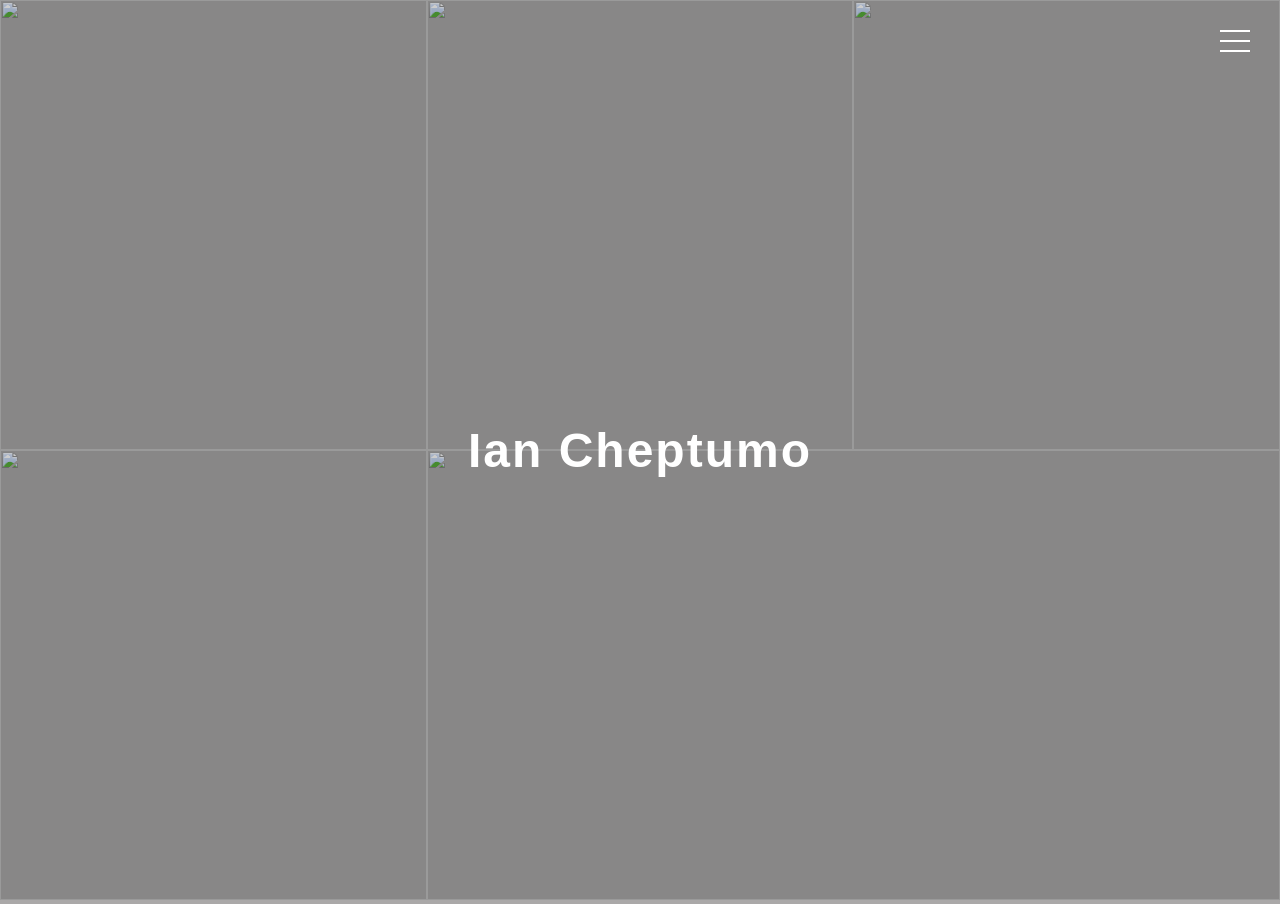
==== index.html @ 9515fe89 "Round 2" ====
<!DOCTYPE html>
<html lang="en">
<head>
  <meta charset="UTF-8">
  <title>Cheptumo Photography</title>
  <link rel="stylesheet" href="style.css">
</head>
<body>

  <!-- Menu Icon -->
  <div class="menu-icon" onclick="toggleMenu(this)">
  <span></span>
  <span></span>
  <span></span>
  </div>

<!-- Fullscreen Menu -->
<div class="fullscreen-menu" id="menu">

  <div class="menu-content">
  <a href="index.html">Home</a>
  <a href="portfolio.html">Portfolio</a>
  <a href="about.html">About</a>
  <a href="contact.html">Contact</a>
</div>


</div>


  <!-- Hero Section -->
  <section class="hero-grid">

  <div class="grid-item"><img src="images/photo1.jpg" alt=""></div>
  <div class="grid-item"><img src="images/photo2.jpg" alt=""></div>
  <div class="grid-item"><img src="images/photo3.jpg" alt=""></div>
  <div class="grid-item"><img src="images/photo4.jpg" alt=""></div>
  <div class="grid-item large"><img src="images/photo5.jpg" alt=""></div>

  <!-- Text on top -->
  <div class="hero-text">
    <h1>Ian Cheptumo</h1>
  </div>

</section>

<script src="script.js"></script>

</body>
</html>
---- style.css ----
body {
  margin: 0;
  padding: 0;
  font-family: 'Segoe UI', sans-serif;
  box-sizing: border-box;
  background: #aaa8a8; /* fallback dark base */
  color: rgb(247, 244, 244);
}

/* MENU ICON */
.menu-icon {
  position: fixed;
  top: 30px;
  right: 30px; /* moved to RIGHT */
  width: 30px;
  height: 22px;
  display: flex;
  flex-direction: column;
  justify-content: space-between;
  cursor: pointer;
  z-index: 9999;
}

.menu-icon span {
  display: block;
  height: 2px;
  width: 100%;
  background: white;
  transition: transform 0.3s ease, opacity 0.3s ease;
}

/* When active → dark icon */
.menu-icon.active span {
  background: black;
}

.menu-icon.active span:nth-child(1) {
  transform: translateY(10px) rotate(45deg);
}

.menu-icon.active span:nth-child(2) {
  opacity: 0;
}

.menu-icon.active span:nth-child(3) {
  transform: translateY(-10px) rotate(-45deg);
}

/* FULLSCREEN MENU */
.fullscreen-menu {
  position: fixed;
  top: 0;
  right: 0;
  transform: translate(100%, -100%);
  width: 100%;
  height: 100vh;
  backdrop-filter: blur(8px);
  background: rgba(255, 255, 255, 0.9);
  display: flex;
  align-items: center;
  justify-content: center;
  transition: all 0.5s ease;
  z-index: 9998;
}

/* When active */
.fullscreen-menu.active {
  right: 0;
  transform: translate(0, 0);
}

/* When menu is active */
.fullscreen-menu.active .menu-content a {
  opacity: 1;
  transform: translateY(0);
}
/* Menu links */
.menu-content {
  text-align: center;
}

.menu-content a {
  display: block;
  font-size: 32px;
  color: black;
  text-decoration: none;
  margin: 20px 0;
  opacity: 0;
  transform: translateY(-20px);
  transition: all 0.5s ease;
}

/* Hover effect */
.menu-content a:hover {
  color: #888;
}

/* Delay each link */
.fullscreen-menu.active .menu-content a:nth-child(1) {
  transition-delay: 0.1s;
}
.fullscreen-menu.active .menu-content a:nth-child(2) {
  transition-delay: 0.2s;
}
.fullscreen-menu.active .menu-content a:nth-child(3) {
  transition-delay: 0.3s;
}
.fullscreen-menu.active .menu-content a:nth-child(4) {
  transition-delay: 0.4s;
}

/* HERO SECTION */
/* GRID HERO */
.hero-grid {
  display: grid;
  grid-template-columns: repeat(3, 1fr);
  grid-auto-rows: 50vh;
  height: 100vh;
  position: relative;
  z-index: 0;
}

/* Images */
.grid-item img {
  width: 100%;
  height: 100%;
  object-fit: cover;
}

/* Make one image larger */
.large {
  grid-column: span 2;
}

/* Overlay effect (optional subtle dark layer) */
.hero-grid::after {
  pointer-events: none;
  content: "";
  position: absolute;
  width: 100%;
  height: 100%;
  background: rgba(0,0,0,0.2);
  z-index: 1;
}

/* TEXT ON TOP */
.hero-text {
  position: absolute;
  top: 50%;
  left: 50%;
  transform: translate(-50%, -50%);
  color: white;
  text-align: center;
  z-index: 2;
}

.hero-text h1 {
  font-size: 48px;
  letter-spacing: 2px;
}

.hero-text p {
  font-size: 18px;
  color: #ddd;
}

/* Optional overlay (for readability) */
.overlay {
  position: absolute;
  width: 100%;
  height: 100%;
  background: rgba(0,0,0,0.2);
}
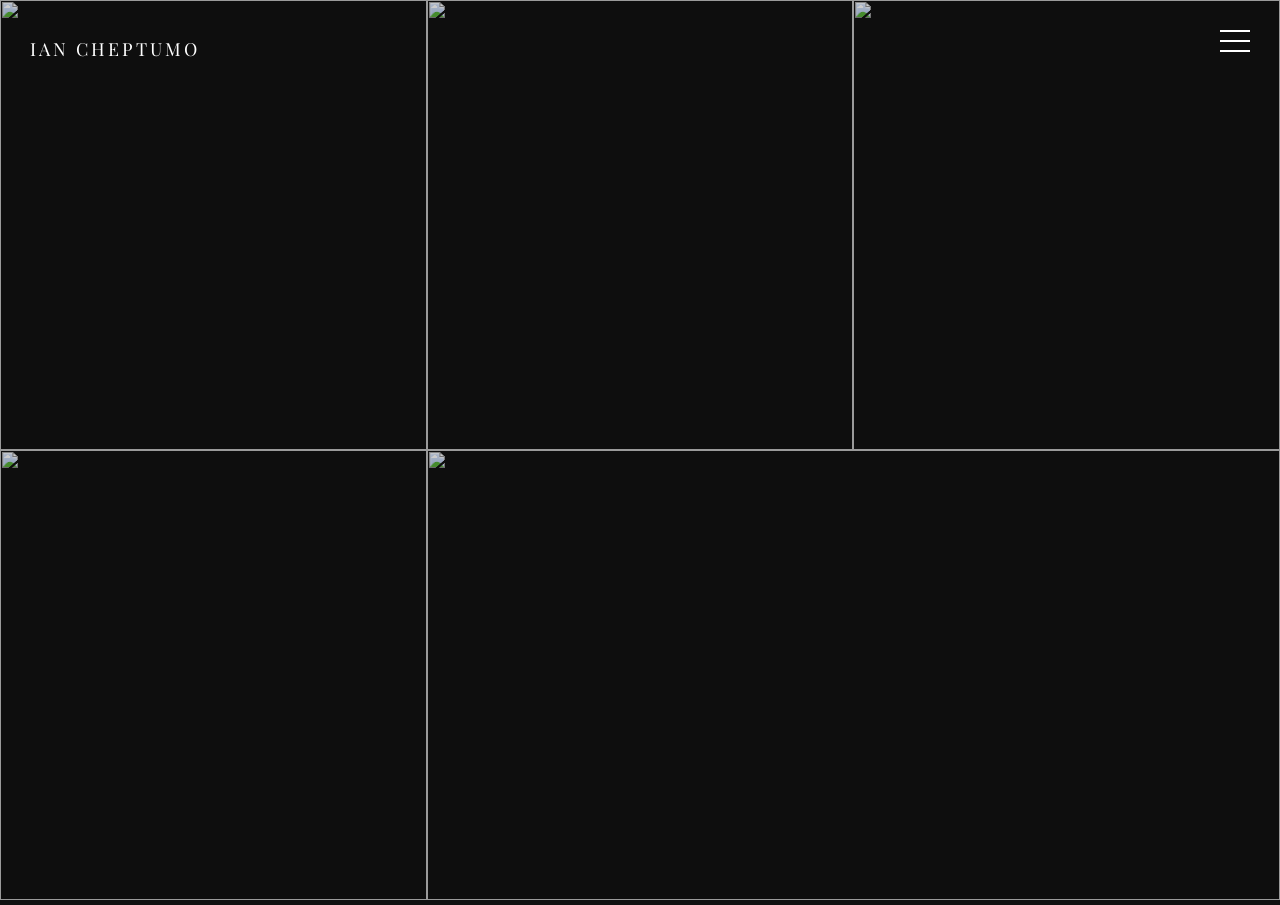
==== commit 4320e81e: "Dawn" ====
--- a/index.html
+++ b/index.html
@@ -4,8 +4,15 @@
   <meta charset="UTF-8">
   <title>Cheptumo Photography</title>
   <link rel="stylesheet" href="style.css">
+  <link href="https://fonts.googleapis.com/css2?family=Manrope:wght@300;400;500;600&family=Playfair+Display:wght@400;500&display=swap" rel="stylesheet">
 </head>
 <body>
+
+  <header class="site-header">
+  <h1 class="site-title">
+  <a href="index.html">Ian Cheptumo</a>
+  </h1>
+</header>
 
   <!-- Menu Icon -->
   <div class="menu-icon" onclick="toggleMenu(this)">
@@ -37,11 +44,6 @@
   <div class="grid-item"><img src="images/photo4.jpg" alt=""></div>
   <div class="grid-item large"><img src="images/photo5.jpg" alt=""></div>
 
-  <!-- Text on top -->
-  <div class="hero-text">
-    <h1>Ian Cheptumo</h1>
-  </div>
-
 </section>
 
 <script src="script.js"></script>
--- a/style.css
+++ b/style.css
@@ -1,12 +1,40 @@
+
+/* HEADER */
+.site-header {
+  position: fixed;
+  top: 25px;
+  left: 30px;
+  z-index: 9999;
+}
+
+/* TITLE */
+.site-title {
+  font-family: 'Playfair Display', serif;
+  font-size: 18px;
+  font-weight: 400;
+  letter-spacing: 3px;
+  text-transform: uppercase;
+  color: white;
+}
+
+.site-title a {
+  text-decoration: none;
+  color: inherit; /* keeps original color */
+}
+
+.site-title a:hover {
+  opacity: 0.7;
+}
 
 body {
   margin: 0;
   padding: 0;
-  font-family: 'Segoe UI', sans-serif;
   box-sizing: border-box;
-  background: #aaa8a8; /* fallback dark base */
-  color: rgb(247, 244, 244);
-}
+  font-family: 'Manrope', sans-serif;
+  background: #111;
+  color: white;
+}
+
 
 /* MENU ICON */
 .menu-icon {
@@ -47,6 +75,10 @@
   transform: translateY(-10px) rotate(-45deg);
 }
 
+.site-title.dark {
+  color: black;
+}
+
 /* FULLSCREEN MENU */
 .fullscreen-menu {
   position: fixed;
@@ -173,3 +205,82 @@
   background: rgba(0,0,0,0.2);
 }
 
+
+/* PORTFOLIO SECTION */
+.portfolio {
+  padding: 120px 60px;
+  background: #111;
+}
+
+/* Title */
+.portfolio-title {
+  text-align: center;
+  margin-bottom: 60px;
+  font-size: 24px;
+  font-weight: 400;
+  letter-spacing: 2px;
+}
+
+/* GALLERY GRID */
+.gallery {
+  column-count: 3;
+  column-gap: 20px;
+}
+
+/* Images */
+.gallery-item {
+  margin-bottom: 20px;
+  overflow: hidden;
+}
+
+.gallery-item img {
+  width: 100%;
+  display: block;
+  transition: transform 0.5s ease, opacity 0.5s ease;
+}
+
+/* Hover effect */
+.gallery-item:hover img {
+  transform: scale(1.03);
+  opacity: 0.9;
+}
+
+@media (max-width: 900px) {
+  .gallery {
+    column-count: 2;
+  }
+}
+
+@media (max-width: 600px) {
+  .gallery {
+    column-count: 1;
+  }
+}
+
+/* LIGHTBOX */
+.lightbox {
+  position: fixed;
+  top: 0;
+  left: 0;
+  width: 100%;
+  height: 100%;
+  background: rgba(0,0,0,0.95);
+  display: none;
+
+  align-items: center;
+  justify-content: center;
+  z-index: 9999;
+}
+
+.lightbox img {
+  max-width: 90%;
+  max-height: 90%;
+  transform: scale(0.9);
+  transition: 0.3s ease;
+}
+
+.lightbox.show img {
+  transform: scale(1);
+}
+
+
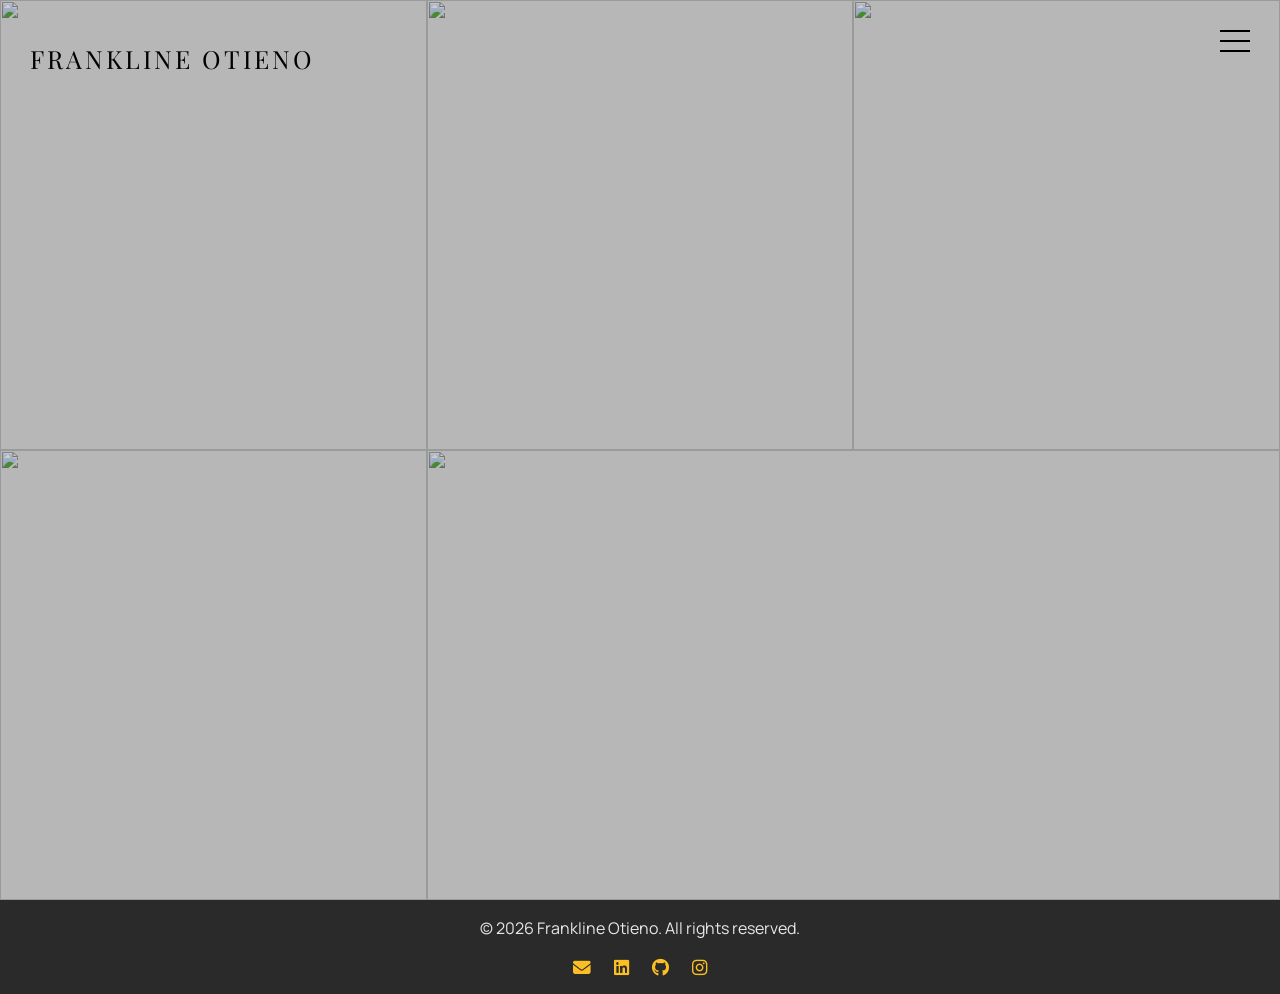
==== commit 5519e531: "Update Pages" ====
--- a/index.html
+++ b/index.html
@@ -2,15 +2,17 @@
 <html lang="en">
 <head>
   <meta charset="UTF-8">
-  <title>Cheptumo Photography</title>
+  <meta name="viewport" content="width=device-width, initial-scale=1.0">
+  <title>Frankline Photography</title>
   <link rel="stylesheet" href="style.css">
+  <link rel="stylesheet" href="https://cdnjs.cloudflare.com/ajax/libs/font-awesome/6.4.0/css/all.min.css">
   <link href="https://fonts.googleapis.com/css2?family=Manrope:wght@300;400;500;600&family=Playfair+Display:wght@400;500&display=swap" rel="stylesheet">
 </head>
 <body>
 
   <header class="site-header">
   <h1 class="site-title">
-  <a href="index.html">Ian Cheptumo</a>
+  <a href="index.html">Frankline Otieno</a>
   </h1>
 </header>
 
@@ -48,5 +50,15 @@
 
 <script src="script.js"></script>
 
+<footer class="footer">
+    <p>&copy; 2026 Frankline Otieno. All rights reserved.</p>
+    <p>
+        <a href="mailto:otienofranklineldk@gmail.com"><i class="fas fa-envelope"></i></a>
+        <a href="https://www.linkedin.com/in/frankline-otieno-1486152a8" target="_blank"><i class="fab fa-linkedin"></i></a> 
+        <a href="https://github.com/FrankeOti" target="_blank"><i class="fab fa-github"></i></a> 
+        <a href="https://instagram.com/w._frankie" target="_blank"><i class="fab fa-instagram"></i></a>
+    </p>
+</footer>
+
 </body>
 </html>
--- a/style.css
+++ b/style.css
@@ -10,11 +10,11 @@
 /* TITLE */
 .site-title {
   font-family: 'Playfair Display', serif;
-  font-size: 18px;
+  font-size: 25px;
   font-weight: 400;
   letter-spacing: 3px;
   text-transform: uppercase;
-  color: white;
+  color: black;
 }
 
 .site-title a {
@@ -24,6 +24,16 @@
 
 .site-title a:hover {
   opacity: 0.7;
+}
+
+html, body {
+  height: 100%;
+}
+
+body {
+  display: flex;
+  flex-direction: column;
+  min-height: 100vh;
 }
 
 body {
@@ -31,8 +41,8 @@
   padding: 0;
   box-sizing: border-box;
   font-family: 'Manrope', sans-serif;
-  background: #111;
-  color: white;
+  background: #e5e5e5;
+  color: #111;
 }
 
 
@@ -54,8 +64,9 @@
   display: block;
   height: 2px;
   width: 100%;
-  background: white;
+  background: black;
   transition: transform 0.3s ease, opacity 0.3s ease;
+  transform-origin: center;
 }
 
 /* When active → dark icon */
@@ -114,7 +125,7 @@
 
 .menu-content a {
   display: block;
-  font-size: 32px;
+  font-size: 27px;
   color: black;
   text-decoration: none;
   margin: 20px 0;
@@ -209,7 +220,6 @@
 /* PORTFOLIO SECTION */
 .portfolio {
   padding: 120px 60px;
-  background: #111;
 }
 
 /* Title */
@@ -251,6 +261,57 @@
   }
 }
 
+@media (max-width: 768px) {
+
+  /* Header spacing */
+  .site-header {
+    top: 15px;
+    left: 20px;
+  }
+
+  .site-title {
+    font-size: 25px;
+    letter-spacing: 2px;
+  }
+
+  /* Menu icon */
+  .menu-icon {
+    top: 15px;
+    right: 20px;
+  }
+
+  /* Portfolio spacing */
+  .portfolio {
+    padding: 100px 20px;
+  }
+
+  .portfolio-title {
+    font-size: 20px;
+    margin-bottom: 40px;
+  }
+
+  /* Gallery becomes 1 column */
+  .gallery {
+    column-count: 1;
+    column-gap: 10px;
+  }
+
+  .gallery-item {
+    margin-bottom: 15px;
+  }
+
+  .menu-content a {
+    font-size: 24px;
+    margin: 15px 0;
+    padding: 10px 0;
+  }
+
+  .gallery-item img {
+    border-radius: 8px;
+  }
+
+}
+
 @media (max-width: 600px) {
   .gallery {
     column-count: 1;
@@ -283,4 +344,167 @@
   transform: scale(1);
 }
 
-
+/* ABOUT */
+.about {
+  padding: 120px 40px;
+}
+
+.about-container {
+  display: flex;
+  flex-direction: column;
+  gap: 30px;
+}
+
+.about-image img {
+  width: 100%;
+  height: 400px;
+  object-fit: cover;
+}
+
+.about-text {
+  max-width: 600px;
+}
+
+.about-text p {
+  font-size: 17px;
+  line-height: 1.8;
+  margin-bottom: 18px;
+  opacity: 0.9;
+  letter-spacing: 0.3px;
+}
+
+/* FOOTER */
+.footer {
+    background: #2a2a2a;;
+    color: #e5e7eb;
+    text-align: center;
+    padding: 1px 1px;
+    margin-top: auto;
+    font-size: 1.0rem;
+}
+
+.footer a {
+    color: #fbbf24;
+    text-decoration: none;
+    margin: 0 8px;
+}
+
+.footer a:hover {
+    text-decoration: underline;
+}
+
+/* Footer social icons */
+.footer i {
+    margin: 0 2px;
+    font-size: 1.1rem;
+    vertical-align: middle;
+    color: #fbbf24;
+    transition: color 0.3s;
+}
+
+.footer i:hover {
+    color: #ffffff;
+}
+
+/* CONTACT CARD */
+.contact-card {
+  display: grid;
+  grid-template-columns: 1fr 1fr;
+  gap: 2rem;
+  padding: 4rem 3rem;
+  border-radius: 16px;
+  background-color: transparent;
+  color: #111;
+  align-items: start;
+}
+
+.contact-info h2 {
+  font-size: 28px;
+  margin-bottom: 15px;
+}
+
+.contact-info p {
+  opacity: 0.8;
+  line-height: 1.7;
+  margin-bottom: 20px;
+}
+
+.contact-details {
+  list-style: none;
+  padding: 0;
+}
+
+.contact-details li {
+  margin-bottom: 12px;
+  font-size: 14px;
+}
+
+.contact-details a {
+  color: #111;
+  text-decoration: none;
+}
+
+.contact-details a:hover {
+  text-decoration: underline;
+}
+
+.contact-form {
+  display: flex;
+  flex-direction: column;
+  gap: 15px;
+}
+
+.form-group {
+  display: flex;
+  flex-direction: column;
+  gap: 5px;
+}
+
+.form-group label {
+  font-size: 12px;
+  opacity: 0.7;
+}
+
+.form-group label {
+  font-size: 15px;
+  font-weight: 500;
+  letter-spacing: 1px;
+  text-transform: uppercase;
+  opacity: 0.75;
+}
+
+.contact-form input,
+.contact-form textarea {
+  background: transparent;
+  border: 1px solid rgba(0,0,0,0.2);
+  padding: 12px;
+  color: #111;
+  font-family: inherit;
+  outline: none;
+}
+
+.contact-form input:focus,
+.contact-form textarea:focus {
+  border-color: #111;
+}
+
+/* CONTACT FORM BUTTON */
+.btn-primary {
+    display: block;               /* makes it full width */
+    width: 100%;                  /* matches input fields */
+    padding: 12px;        /* comfortable click area */
+    border-radius: 8px;           /* subtle rounded corners */
+    border: none;                 /* remove default border */
+    background-color: #22c55e;    /* green background */
+    color: #ffffff;               /* white text */
+    font-weight: 200;
+    font-size: 0.85rem;
+    cursor: pointer;
+    transition: background-color 0.3s, transform 0.2s;
+}
+
+.btn-primary:hover {
+  opacity: 0.9;
+  background-color: #16a34a;    /* slightly darker green */
+  transform: translateY(-2px);  /* subtle lift on hover */
+}
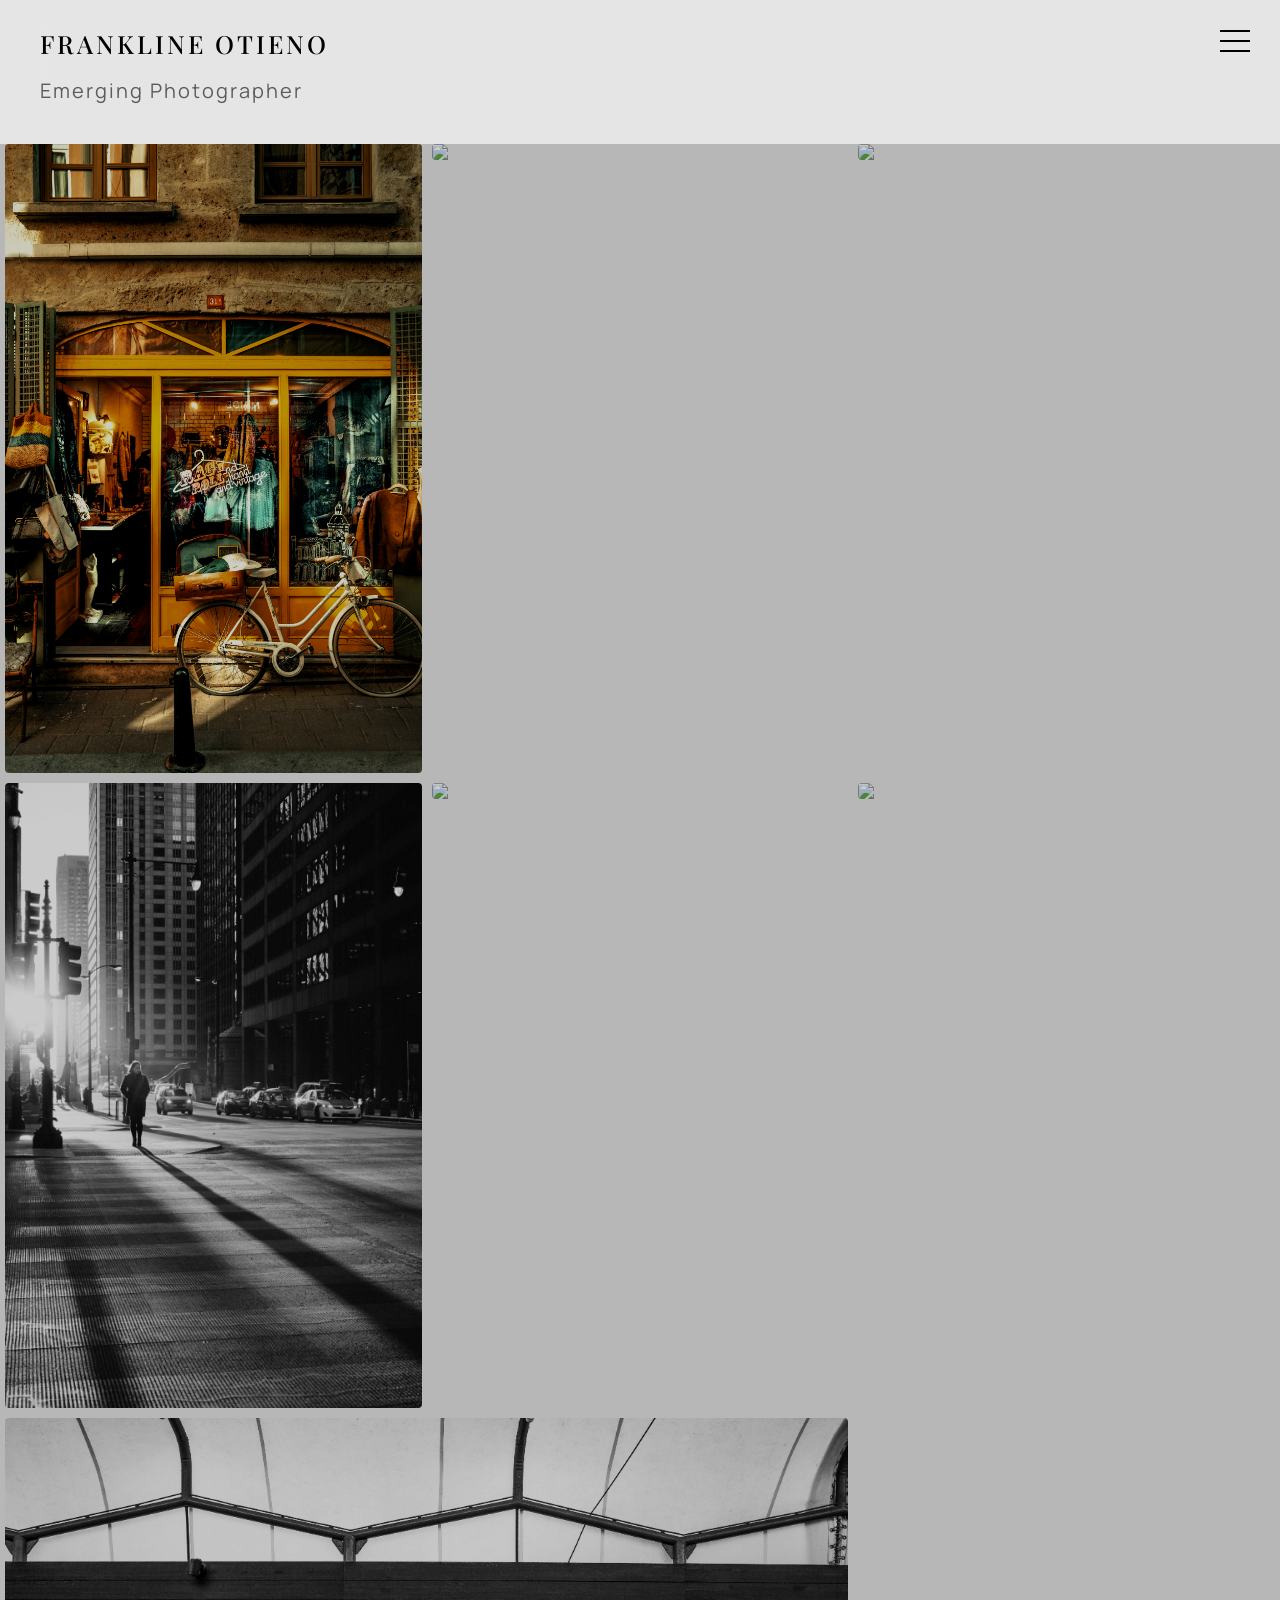
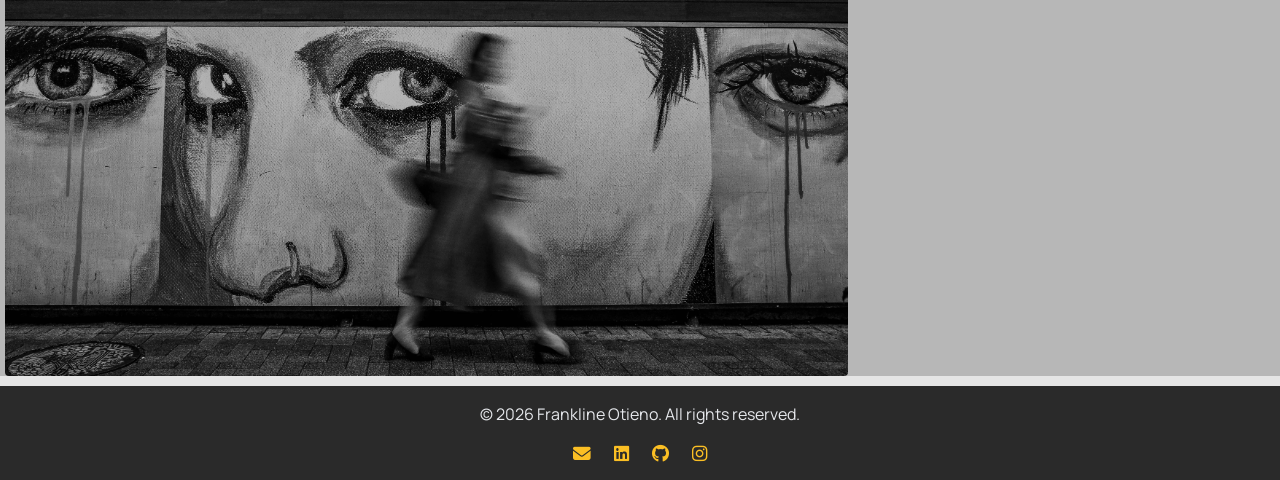
==== commit 4a5c0842: "Final Touches" ====
--- a/index.html
+++ b/index.html
@@ -12,8 +12,9 @@
 
   <header class="site-header">
   <h1 class="site-title">
-  <a href="index.html">Frankline Otieno</a>
+  <a href="index.html">FRANKLINE OTIENO</a>
   </h1>
+  <p class="site-subtitle">Emerging Photographer</p>
 </header>
 
   <!-- Menu Icon -->
@@ -38,17 +39,39 @@
 
 
   <!-- Hero Section -->
-  <section class="hero-grid">
+<section class="hero-grid">
 
-  <div class="grid-item"><img src="images/photo1.jpg" alt=""></div>
-  <div class="grid-item"><img src="images/photo2.jpg" alt=""></div>
-  <div class="grid-item"><img src="images/photo3.jpg" alt=""></div>
-  <div class="grid-item"><img src="images/photo4.jpg" alt=""></div>
-  <div class="grid-item large"><img src="images/photo5.jpg" alt=""></div>
+<div class="grid-item fade-in">
+  <img src="images/photo6.jpg" loading="lazy" class="lightbox-item">
+</div>
+
+<div class="grid-item fade-in">
+  <img src="images/photo2.jpg" loading="lazy" class="lightbox-item">
+</div>
+
+<div class="grid-item fade-in">
+  <img src="images/photo3.jpg" loading="lazy" class="lightbox-item">
+</div>
+
+<div class="grid-item fade-in">
+  <img src="images/photo4.jpg" loading="lazy" class="lightbox-item">
+</div>
+
+<div class="grid-item fade-in">
+  <img src="images/photo18.jpg" loading="lazy" class="lightbox-item">
+</div>
+
+<div class="grid-item fade-in">
+  <img src="images/photo10.jpg" loading="lazy" class="lightbox-item">
+</div>
+
+<div class="grid-item large fade-in">
+  <img src="images/photo5.jpg" loading="lazy" class="lightbox-item">
+</div>
+
 
 </section>
 
-<script src="script.js"></script>
 
 <footer class="footer">
     <p>&copy; 2026 Frankline Otieno. All rights reserved.</p>
@@ -60,5 +83,18 @@
     </p>
 </footer>
 
+<div class="lightbox" id="lightbox">
+
+  <span class="close" onclick="closeLightbox()">&times;</span>
+
+  <img id="lightbox-img">
+
+  <div class="nav prev" onclick="changeSlide(-1)">&#10094;</div>
+  <div class="nav next" onclick="changeSlide(1)">&#10095;</div>
+
+</div>
+
+<script src="script.js"></script>
+
 </body>
 </html>
--- a/style.css
+++ b/style.css
@@ -1,21 +1,37 @@
 
 /* HEADER */
 .site-header {
-  position: fixed;
-  top: 25px;
+  position: relative;
+  top: 0px;
   left: 30px;
-  z-index: 9999;
+  width: 100%;
+  padding: 10px 10px;
+
+  background: rgba(229,229,229,0.85);
+  backdrop-filter: blur(10px);
+
+  z-index: 1000;
 }
 
 /* TITLE */
 .site-title {
   font-family: 'Playfair Display', serif;
   font-size: 25px;
-  font-weight: 400;
+  font-weight: 500;
   letter-spacing: 3px;
-  text-transform: uppercase;
+  text-transform: none;
   color: black;
 }
+
+.site-subtitle {
+  font-size: 20px;
+  letter-spacing: 2px;
+  text-transform: none;
+
+  margin-top: 4px;
+  color: rgba(0,0,0,0.6);
+}
+
 
 .site-title a {
   text-decoration: none;
@@ -157,24 +173,43 @@
 /* GRID HERO */
 .hero-grid {
   display: grid;
+  margin-top: 10px; /* creates space below header */
+  margin-bottom: 10px;
+  padding: 0 5px; /* adds side breathing space */
   grid-template-columns: repeat(3, 1fr);
-  grid-auto-rows: 50vh;
-  height: 100vh;
+  gap: 10px;
   position: relative;
   z-index: 0;
 }
 
+.grid-item {
+  overflow: hidden;
+}
+
 /* Images */
 .grid-item img {
   width: 100%;
-  height: 100%;
-  object-fit: cover;
+  height: auto;
+  display: block;
+  border-radius: 4px;
 }
 
 /* Make one image larger */
 .large {
   grid-column: span 2;
 }
+
+.fade-in {
+  opacity: 0;
+  transform: translateY(40px);
+  transition: all 0.8s ease;
+}
+
+.fade-in.show {
+  opacity: 1;
+  transform: translateY(0);
+}
+
 
 /* Overlay effect (optional subtle dark layer) */
 .hero-grid::after {
@@ -219,15 +254,16 @@
 
 /* PORTFOLIO SECTION */
 .portfolio {
-  padding: 120px 60px;
+  padding: 50px 40px;
 }
 
 /* Title */
 .portfolio-title {
   text-align: center;
-  margin-bottom: 60px;
+  margin-bottom: 20px;
+  font-family: 'Manrope', sans-serif;
   font-size: 24px;
-  font-weight: 400;
+  font-weight: 500;
   letter-spacing: 2px;
 }
 
@@ -255,6 +291,147 @@
   opacity: 0.9;
 }
 
+.credits {
+  max-width: 800px;
+  margin: 60px 0 0 0;
+  padding: 0 40px;
+  margin-bottom: 40px;
+  display: grid;
+  grid-template-columns: 1fr 1fr;
+  gap: 40px;
+  justify-content: start;
+}
+
+.credit-block h3 {
+  font-size: 17px;
+  letter-spacing: 2px;
+  text-transform: uppercase;
+  text-align: left;
+  margin-bottom: 15px;
+  color: #111;
+}
+
+.credit-block ul {
+  list-style: none;
+  padding: 0;
+  margin: 0;
+}
+
+.credit-block li {
+  font-size: 15px;
+  line-height: 1.8;
+  color: rgba(0,0,0,0.7);
+  margin-bottom: 8px;
+}
+
+
+
+/* CONTACT CARD */
+.contact-card {
+  display: grid;
+  grid-template-columns: 1fr 1fr;
+  gap: 2rem;
+  padding: 2rem 3rem;
+  border-radius: 16px;
+  background-color: transparent;
+  color: #111;
+  align-items: start;
+}
+
+.contact-info h2 {
+  font-family: 'Manrope', sans-serif;
+  font-size: 24px;
+  font-weight: 500;
+  margin-bottom: 15px;
+}
+
+.contact-info p {
+  opacity: 0.8;
+  line-height: 1.7;
+  margin-bottom: 20px;
+}
+
+.contact-details {
+  list-style: none;
+  padding: 0;
+}
+
+.contact-details li {
+  margin-bottom: 12px;
+  font-size: 14px;
+}
+
+.contact-details a {
+  color: #111;
+  text-decoration: none;
+}
+
+.contact-details a:hover {
+  text-decoration: underline;
+}
+
+.contact-form {
+  display: flex;
+  flex-direction: column;
+  gap: 15px;
+}
+
+.form-group {
+  display: flex;
+  flex-direction: column;
+  gap: 5px;
+}
+
+.form-group label {
+  font-size: 12px;
+  opacity: 0.7;
+}
+
+.form-group label {
+  font-size: 15px;
+  font-weight: 500;
+  letter-spacing: 1px;
+  text-transform: uppercase;
+  opacity: 0.75;
+}
+
+.contact-form input,
+.contact-form textarea {
+  background: transparent;
+  border: 1px solid rgba(0,0,0,0.2);
+  padding: 12px;
+  color: #111;
+  font-family: inherit;
+  outline: none;
+}
+
+.contact-form input:focus,
+.contact-form textarea:focus {
+  border-color: #111;
+}
+
+/* CONTACT FORM BUTTON */
+.btn-primary {
+    display: block;               /* makes it full width */
+    width: 100%;                  /* matches input fields */
+    padding: 12px;        /* comfortable click area */
+    border-radius: 8px;           /* subtle rounded corners */
+    border: none;                 /* remove default border */
+    background-color: #222;
+    color: #fff;
+    font-weight: 500;
+    font-size: 0.85rem;
+    cursor: pointer;
+    transition: background-color 0.3s, transform 0.2s;
+}
+
+.btn-primary:hover {
+  opacity: 0.85;
+  font-weight: 500;
+  transform: translateY(-2px);  /* subtle lift on hover */
+}
+
+
 @media (max-width: 900px) {
   .gallery {
     column-count: 2;
@@ -286,7 +463,7 @@
   }
 
   .portfolio-title {
-    font-size: 20px;
+    font-size: 24px;
     margin-bottom: 40px;
   }
 
@@ -308,6 +485,33 @@
 
   .gallery-item img {
     border-radius: 8px;
+  }
+
+  .contact-card {
+    grid-template-columns: 1fr;
+    gap: 30px;
+  }
+
+  .contact-info {
+    order: 1;
+  }
+
+  .contact-form {
+    order: 2;
+  }
+
+  .hero-grid {
+    grid-template-columns: 1fr;
+  }
+
+  .large {
+    grid-column: span 1;
+    grid-row: span 1;
+  }
+
+  .credits {
+    grid-template-columns: 1fr;
+    gap: 30px;
   }
 
 }
@@ -344,9 +548,30 @@
   transform: scale(1);
 }
 
+.close {
+  position: absolute;
+  top: 20px;
+  right: 30px;
+  font-size: 30px;
+  color: white;
+  cursor: pointer;
+}
+
+.nav {
+  position: absolute;
+  top: 50%;
+  transform: translateY(-50%);
+  font-size: 40px;
+  color: white;
+  cursor: pointer;
+}
+
+.prev { left: 20px; }
+.next { right: 20px; }
+
 /* ABOUT */
 .about {
-  padding: 120px 40px;
+  padding: 30px 40px;
 }
 
 .about-container {
@@ -356,13 +581,22 @@
 }
 
 .about-image img {
-  width: 100%;
-  height: 400px;
+  width: 200px;
+  height: auto;
   object-fit: cover;
+  display: block;
+  margin-left: 0;
+  margin-bottom: 10px;
 }
 
 .about-text {
   max-width: 600px;
+}
+
+.about-text h2 {
+  font-family: 'Manrope', sans-serif;
+  font-size: 24px;
+  font-weight: 500;
 }
 
 .about-text p {
@@ -406,105 +640,4 @@
     color: #ffffff;
 }
 
-/* CONTACT CARD */
-.contact-card {
-  display: grid;
-  grid-template-columns: 1fr 1fr;
-  gap: 2rem;
-  padding: 4rem 3rem;
-  border-radius: 16px;
-  background-color: transparent;
-  color: #111;
-  align-items: start;
-}
-
-.contact-info h2 {
-  font-size: 28px;
-  margin-bottom: 15px;
-}
-
-.contact-info p {
-  opacity: 0.8;
-  line-height: 1.7;
-  margin-bottom: 20px;
-}
-
-.contact-details {
-  list-style: none;
-  padding: 0;
-}
-
-.contact-details li {
-  margin-bottom: 12px;
-  font-size: 14px;
-}
-
-.contact-details a {
-  color: #111;
-  text-decoration: none;
-}
-
-.contact-details a:hover {
-  text-decoration: underline;
-}
-
-.contact-form {
-  display: flex;
-  flex-direction: column;
-  gap: 15px;
-}
-
-.form-group {
-  display: flex;
-  flex-direction: column;
-  gap: 5px;
-}
-
-.form-group label {
-  font-size: 12px;
-  opacity: 0.7;
-}
-
-.form-group label {
-  font-size: 15px;
-  font-weight: 500;
-  letter-spacing: 1px;
-  text-transform: uppercase;
-  opacity: 0.75;
-}
-
-.contact-form input,
-.contact-form textarea {
-  background: transparent;
-  border: 1px solid rgba(0,0,0,0.2);
-  padding: 12px;
-  color: #111;
-  font-family: inherit;
-  outline: none;
-}
-
-.contact-form input:focus,
-.contact-form textarea:focus {
-  border-color: #111;
-}
-
-/* CONTACT FORM BUTTON */
-.btn-primary {
-    display: block;               /* makes it full width */
-    width: 100%;                  /* matches input fields */
-    padding: 12px;        /* comfortable click area */
-    border-radius: 8px;           /* subtle rounded corners */
-    border: none;                 /* remove default border */
-    background-color: #22c55e;    /* green background */
-    color: #ffffff;               /* white text */
-    font-weight: 200;
-    font-size: 0.85rem;
-    cursor: pointer;
-    transition: background-color 0.3s, transform 0.2s;
-}
-
-.btn-primary:hover {
-  opacity: 0.9;
-  background-color: #16a34a;    /* slightly darker green */
-  transform: translateY(-2px);  /* subtle lift on hover */
-}
+
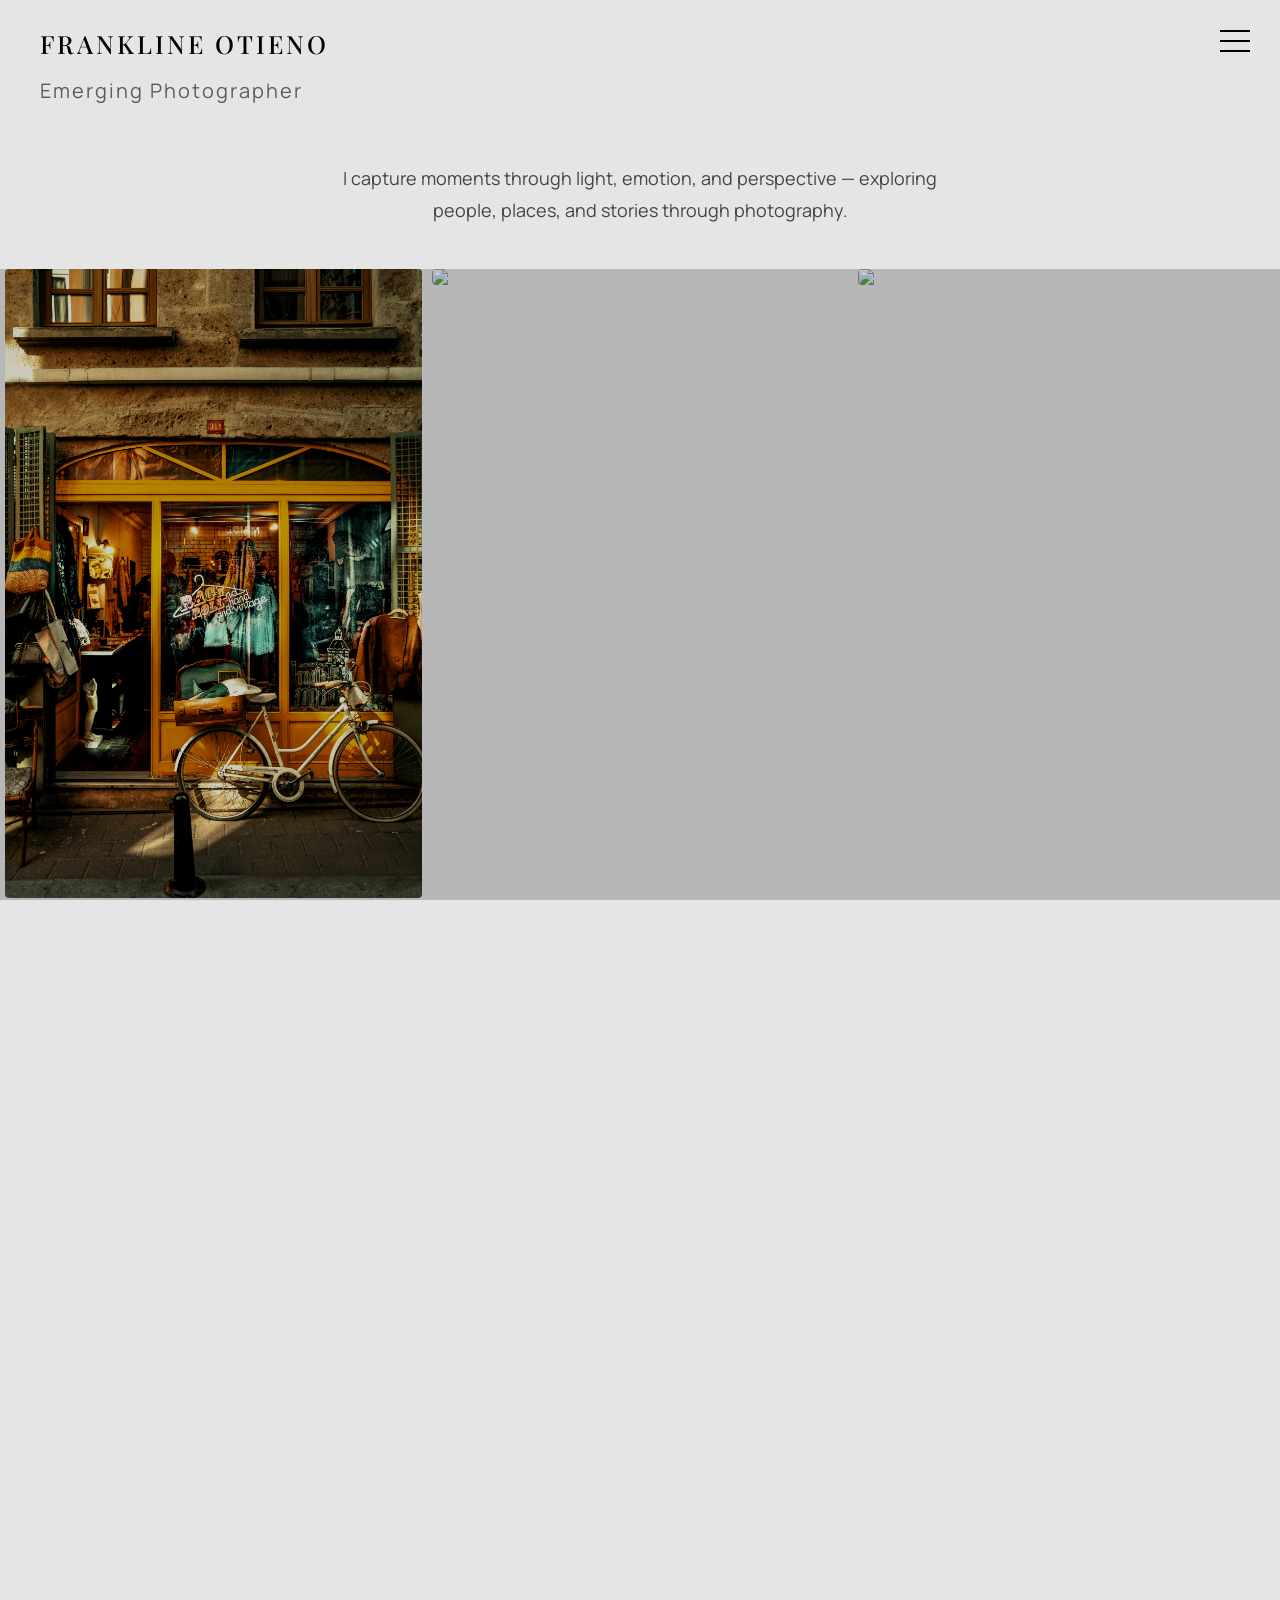
==== commit c2b2bc0b: "Noice" ====
--- a/index.html
+++ b/index.html
@@ -33,10 +33,14 @@
   <a href="about.html">About</a>
   <a href="contact.html">Contact</a>
 </div>
-
-
 </div>
 
+<section class="intro">
+  <p>
+    I capture moments through light, emotion, and perspective — 
+    exploring people, places, and stories through photography.
+  </p>
+</section>
 
   <!-- Hero Section -->
 <section class="hero-grid">
@@ -72,6 +76,11 @@
 
 </section>
 
+<section class="home-cta">
+  <p>Explore more of my work</p>
+  <a href="portfolio.html">View Portfolio</a>
+</section>
+
 
 <footer class="footer">
     <p>&copy; 2026 Frankline Otieno. All rights reserved.</p>
--- a/style.css
+++ b/style.css
@@ -44,6 +44,7 @@
 
 html, body {
   height: 100%;
+  overflow-x: hidden;
 }
 
 body {
@@ -59,6 +60,19 @@
   font-family: 'Manrope', sans-serif;
   background: #e5e5e5;
   color: #111;
+}
+
+.intro {
+  max-width: 600px;
+  margin: 10px auto 10px;
+  padding: 0 10px;
+  text-align: center;
+}
+
+.intro p {
+  font-size: 18px;
+  line-height: 1.8;
+  color: rgba(0,0,0,0.7);
 }
 
 
@@ -137,6 +151,12 @@
 /* Menu links */
 .menu-content {
   text-align: center;
+  display: flex;
+  flex-direction: column;
+  align-items: center;
+  justify-content: center;
+
+  gap: 5px;
 }
 
 .menu-content a {
@@ -173,7 +193,7 @@
 /* GRID HERO */
 .hero-grid {
   display: grid;
-  margin-top: 10px; /* creates space below header */
+  margin-top: 15px; /* creates space below header */
   margin-bottom: 10px;
   padding: 0 5px; /* adds side breathing space */
   grid-template-columns: repeat(3, 1fr);
@@ -481,6 +501,7 @@
     font-size: 24px;
     margin: 15px 0;
     padding: 10px 0;
+    line-height: 1.0;
   }
 
   .gallery-item img {
@@ -502,6 +523,9 @@
 
   .hero-grid {
     grid-template-columns: 1fr;
+    margin-top: 15px;
+    margin-bottom: 10px;
+    padding: 0 15px;
   }
 
   .large {
@@ -512,6 +536,11 @@
   .credits {
     grid-template-columns: 1fr;
     gap: 30px;
+  }
+
+  .footer {
+    width: 100%;
+    padding: 20px;
   }
 
 }
@@ -606,6 +635,28 @@
   opacity: 0.9;
   letter-spacing: 0.3px;
 }
+
+.home-cta {
+  text-align: center;
+  margin: 50px 0;
+}
+
+.home-cta p {
+  font-size: 18px;
+  color: rgba(0,0,0,0.6);
+  margin-bottom: 10px;
+}
+
+.home-cta a {
+  font-size: 16px;
+  font-weight: 500;
+  letter-spacing: 2px;
+  text-decoration: none;
+  color: #111;
+  border-bottom: 1px solid #111;
+  padding-bottom: 2px;
+}
+
 
 /* FOOTER */
 .footer {
@@ -615,6 +666,8 @@
     padding: 1px 1px;
     margin-top: auto;
     font-size: 1.0rem;
+    width: 100%;
+    box-sizing: border-box;
 }
 
 .footer a {
